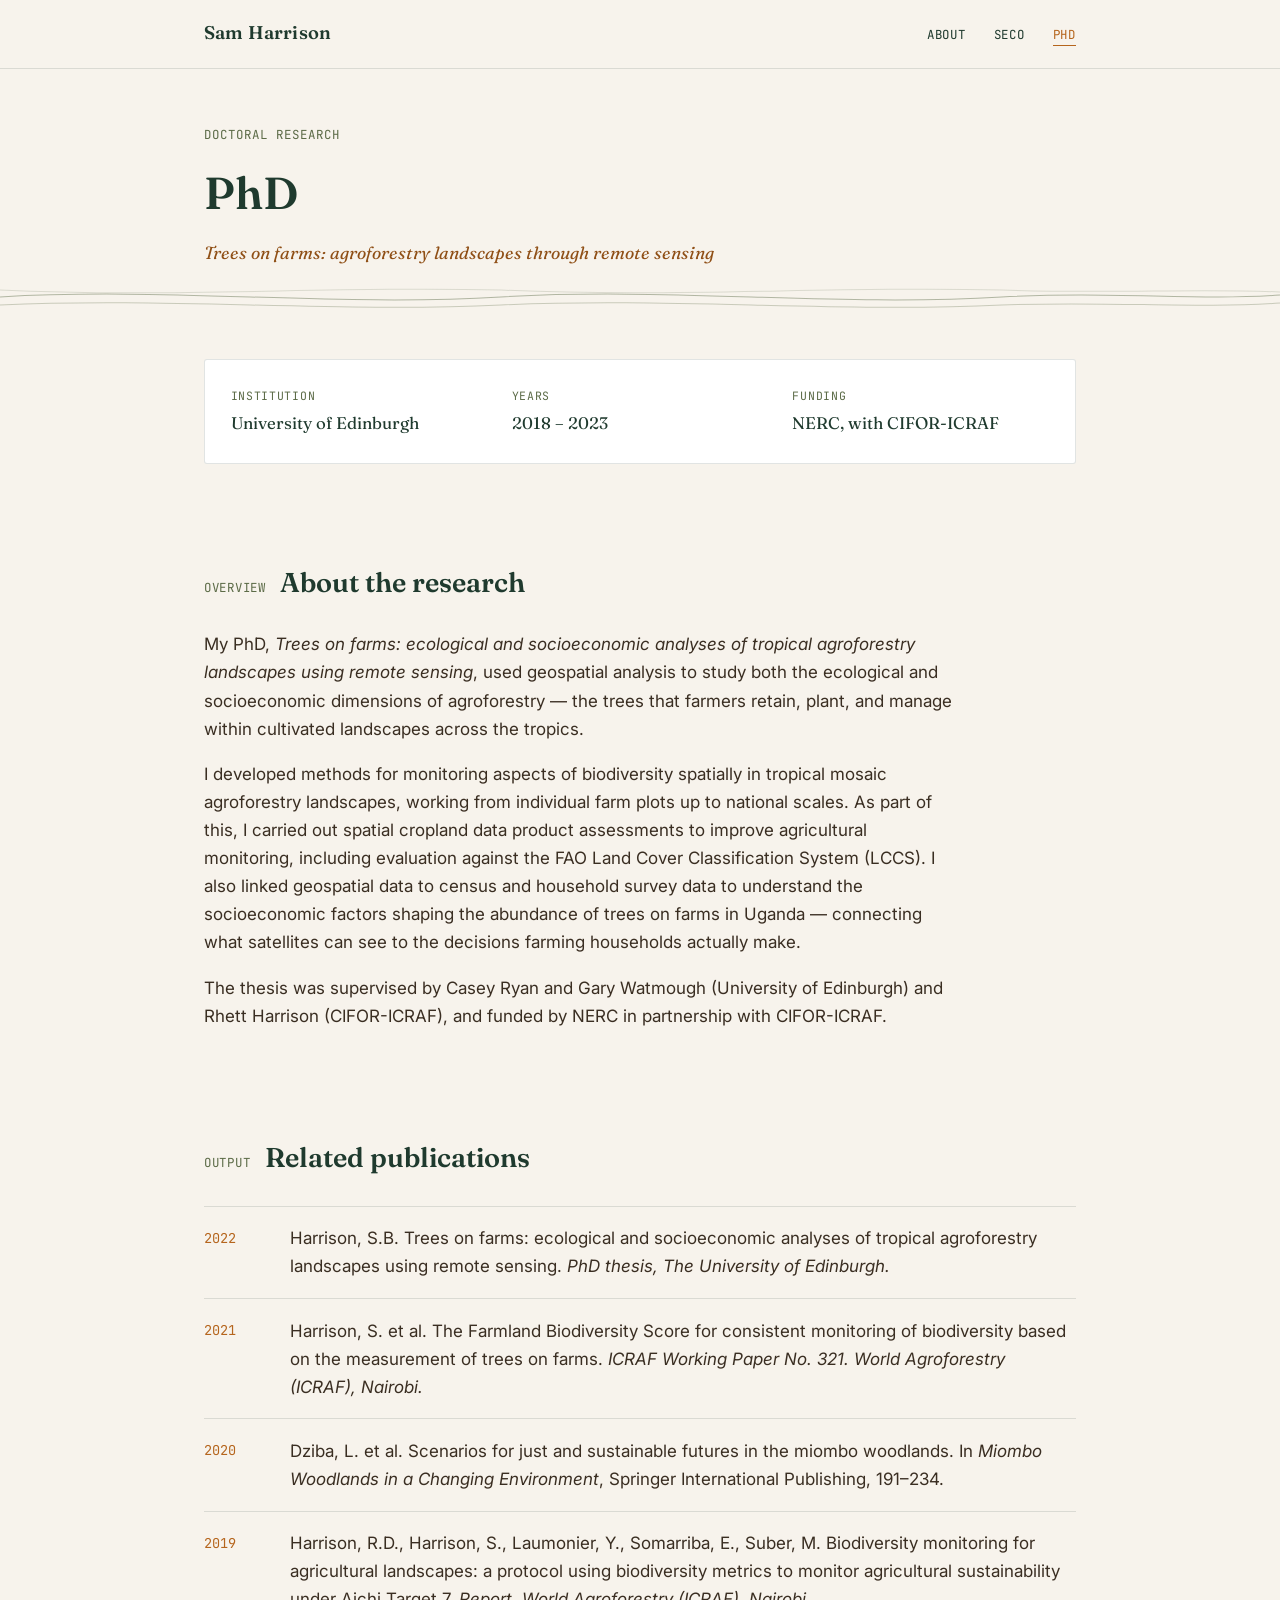
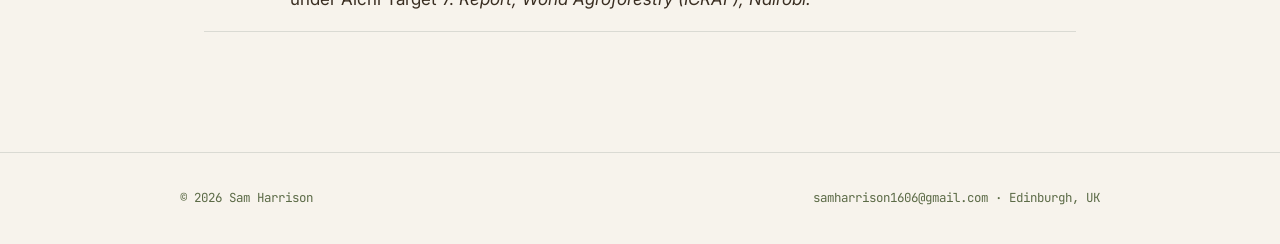
==== phd.html @ b6fec44f "Add files via upload" ====
<!DOCTYPE html>
<html lang="en">
<head>
<meta charset="UTF-8">
<meta name="viewport" content="width=device-width, initial-scale=1.0">
<title>PhD — Sam Harrison</title>
<meta name="description" content="Sam Harrison's PhD: ecological and socioeconomic analyses of tropical agroforestry landscapes using remote sensing.">
<link rel="preconnect" href="https://fonts.googleapis.com">
<link rel="preconnect" href="https://fonts.gstatic.com" crossorigin>
<link href="https://fonts.googleapis.com/css2?family=Fraunces:ital,opsz,wght@0,9..144,400;0,9..144,600;1,9..144,400&family=Inter:wght@400;500;600&family=JetBrains+Mono:wght@400;500&display=swap" rel="stylesheet">
<link rel="stylesheet" href="style.css">
</head>
<body>

<nav class="site-nav">
  <div class="site-nav-inner">
    <a href="index.html" class="brand">Sam Harrison</a>
    <ul>
      <li><a href="index.html">About</a></li>
      <li><a href="seco.html">SECO</a></li>
      <li><a href="phd.html" aria-current="page">PhD</a></li>
    </ul>
  </div>
</nav>

<header class="page-hero">
  <p class="eyebrow">Doctoral research</p>
  <h1>PhD</h1>
  <p class="sub">Trees on farms: agroforestry landscapes through remote sensing</p>
</header>

<svg class="contour-divider" viewBox="0 0 920 28" preserveAspectRatio="none" aria-hidden="true">
  <path d="M0,14 C120,4 240,24 360,14 C480,4 600,24 720,14 C800,8 860,18 920,12"/>
  <path d="M0,18 C120,10 240,26 360,18 C480,10 600,26 720,18 C800,14 860,22 920,16" transform="translate(0,4)"/>
  <path d="M0,10 C120,18 240,6 360,10 C480,18 600,6 720,10 C800,14 860,8 920,12" transform="translate(0,-3)"/>
</svg>

<main>

  <section class="block fact-strip-wrap">
    <div class="fact-strip">
      <div>
        <span class="fact-label">Institution</span>
        <span class="fact-value">University of Edinburgh</span>
      </div>
      <div>
        <span class="fact-label">Years</span>
        <span class="fact-value">2018 – 2023</span>
      </div>
      <div>
        <span class="fact-label">Funding</span>
        <span class="fact-value">NERC, with CIFOR-ICRAF</span>
      </div>
    </div>
  </section>

  <section class="block bio">
    <div class="section-head">
      <span class="tag">Overview</span>
      <h2>About the research</h2>
    </div>
    <p>
      My PhD, <em>Trees on farms: ecological and socioeconomic analyses of
      tropical agroforestry landscapes using remote sensing</em>, used geospatial
      analysis to study both the ecological and socioeconomic dimensions of
      agroforestry — the trees that farmers retain, plant, and manage within
      cultivated landscapes across the tropics.
    </p>
    <p>
      I developed methods for monitoring aspects of biodiversity spatially in
      tropical mosaic agroforestry landscapes, working from individual farm
      plots up to national scales. As part of this, I carried out spatial
      cropland data product assessments to improve agricultural monitoring,
      including evaluation against the FAO Land Cover Classification System
      (LCCS). I also linked geospatial data to census and household survey data
      to understand the socioeconomic factors shaping the abundance of trees on
      farms in Uganda — connecting what satellites can see to the decisions
      farming households actually make.
    </p>
    <p>
      The thesis was supervised by Casey Ryan and Gary Watmough (University of
      Edinburgh) and Rhett Harrison (CIFOR-ICRAF), and funded by NERC in
      partnership with CIFOR-ICRAF.
    </p>
  </section>

  <section class="block" id="related-output">
    <div class="section-head">
      <span class="tag">Output</span>
      <h2>Related publications</h2>
    </div>
    <ul class="pub-list">
      <li>
        <span class="pub-year">2022</span>
        <div class="pub-entry">
          <p>Harrison, S.B. Trees on farms: ecological and socioeconomic analyses
            of tropical agroforestry landscapes using remote sensing.
            <span class="pub-venue">PhD thesis, The University of Edinburgh.</span></p>
        </div>
      </li>
      <li>
        <span class="pub-year">2021</span>
        <div class="pub-entry">
          <p>Harrison, S. et al. The Farmland Biodiversity Score for consistent
            monitoring of biodiversity based on the measurement of trees on farms.
            <span class="pub-venue">ICRAF Working Paper No. 321. World Agroforestry (ICRAF), Nairobi.</span></p>
        </div>
      </li>
      <li>
        <span class="pub-year">2020</span>
        <div class="pub-entry">
          <p>Dziba, L. et al. Scenarios for just and sustainable futures in the
            miombo woodlands. In
            <span class="pub-venue">Miombo Woodlands in a Changing Environment</span>,
            Springer International Publishing, 191–234.</p>
        </div>
      </li>
      <li>
        <span class="pub-year">2019</span>
        <div class="pub-entry">
          <p>Harrison, R.D., Harrison, S., Laumonier, Y., Somarriba, E., Suber, M.
            Biodiversity monitoring for agricultural landscapes: a protocol using
            biodiversity metrics to monitor agricultural sustainability under Aichi
            Target 7. <span class="pub-venue">Report, World Agroforestry (ICRAF), Nairobi.</span></p>
        </div>
      </li>
    </ul>
  </section>

</main>

<footer>
  <div class="footer-inner">
    <span>© 2026 Sam Harrison</span>
    <span><a href="mailto:samharrison1606@gmail.com">samharrison1606@gmail.com</a> · Edinburgh, UK</span>
  </div>
</footer>

</body>
</html>
---- style.css ----
/* =========================================================
   Sam Harrison — research site
   Design tokens
   ========================================================= */
:root {
  --cream:      #F7F3EC;
  --paper:      #FFFFFF;
  --forest:     #1F3A2E;
  --forest-70:  #1F3A2Eb3;
  --clay:       #B5651D;
  --clay-dark:  #8F4F16;
  --moss:       #5C6B47;
  --bark:       #3A2E22;
  --line:       #1F3A2E22;

  --font-display: "Fraunces", "Georgia", serif;
  --font-body: "Inter", -apple-system, BlinkMacSystemFont, "Segoe UI", sans-serif;
  --font-mono: "JetBrains Mono", ui-monospace, monospace;

  --max-w: 920px;
  --radius: 3px;
}

* { box-sizing: border-box; }

html {
  scroll-behavior: smooth;
}

@media (prefers-reduced-motion: reduce) {
  html { scroll-behavior: auto; }
  * { animation-duration: 0.01ms !important; transition-duration: 0.01ms !important; }
}

body {
  margin: 0;
  background: var(--cream);
  color: var(--forest);
  font-family: var(--font-body);
  font-size: 17px;
  line-height: 1.65;
  -webkit-font-smoothing: antialiased;
}

a {
  color: var(--clay);
  text-decoration: none;
  border-bottom: 1px solid transparent;
  transition: border-color 0.15s ease, color 0.15s ease;
}
a:hover { border-color: var(--clay); }
a:focus-visible {
  outline: 2px solid var(--clay);
  outline-offset: 3px;
  border-radius: 2px;
}

img { max-width: 100%; display: block; }

/* =========================================================
   Nav
   ========================================================= */
.site-nav {
  position: sticky;
  top: 0;
  z-index: 20;
  background: var(--cream);
  border-bottom: 1px solid var(--line);
}

.site-nav-inner {
  max-width: var(--max-w);
  margin: 0 auto;
  padding: 1.1rem 1.5rem;
  display: flex;
  align-items: baseline;
  justify-content: space-between;
  gap: 1.5rem;
}

.site-nav .brand {
  font-family: var(--font-display);
  font-weight: 600;
  font-size: 1.15rem;
  color: var(--forest);
  border-bottom: none;
  letter-spacing: 0.01em;
}
.site-nav .brand:hover { color: var(--clay); border-bottom: none; }

.site-nav ul {
  display: flex;
  gap: 1.75rem;
  list-style: none;
  margin: 0;
  padding: 0;
  font-family: var(--font-mono);
  font-size: 0.78rem;
  letter-spacing: 0.06em;
  text-transform: uppercase;
}

.site-nav a {
  color: var(--forest);
  border-bottom: 1px solid transparent;
  padding-bottom: 2px;
}
.site-nav a:hover,
.site-nav a[aria-current="page"] {
  color: var(--clay);
  border-color: var(--clay);
}

/* =========================================================
   Contour motif — signature element
   Thin terrain/canopy-density lines used as dividers
   ========================================================= */
.contour-divider {
  width: 100%;
  height: 28px;
  margin: 0;
  display: block;
}
.contour-divider path {
  fill: none;
  stroke: var(--moss);
  stroke-width: 1;
  opacity: 0.45;
}
.contour-divider path:nth-child(2) { opacity: 0.3; }
.contour-divider path:nth-child(3) { opacity: 0.18; }

/* =========================================================
   Hero
   ========================================================= */
.hero {
  position: relative;
  max-width: var(--max-w);
  margin: 0 auto;
  padding: 4.5rem 1.5rem 3.5rem;
  display: grid;
  grid-template-columns: 1.3fr 1fr;
  gap: 2rem;
  align-items: end;
  overflow: hidden;
}

.hero-text .eyebrow {
  font-family: var(--font-mono);
  font-size: 0.78rem;
  letter-spacing: 0.08em;
  text-transform: uppercase;
  color: var(--moss);
  margin: 0 0 0.9rem;
}

.hero-text h1 {
  font-family: var(--font-display);
  font-weight: 600;
  font-size: clamp(2.4rem, 5vw, 3.4rem);
  line-height: 1.05;
  margin: 0 0 0.6rem;
  color: var(--forest);
}

.hero-text .role {
  font-family: var(--font-display);
  font-style: italic;
  font-weight: 400;
  font-size: 1.25rem;
  color: var(--clay-dark);
  margin: 0 0 1.3rem;
}

.hero-text p.lede {
  max-width: 38ch;
  color: var(--bark);
  margin: 0 0 1.5rem;
}

.hero-links {
  display: flex;
  flex-wrap: wrap;
  gap: 1.1rem;
  font-family: var(--font-mono);
  font-size: 0.82rem;
}

.hero-art {
  position: relative;
  height: 230px;
  align-self: end;
}
.hero-art svg { width: 100%; height: 100%; }

/* =========================================================
   Sections
   ========================================================= */
main {
  max-width: var(--max-w);
  margin: 0 auto;
  padding: 0 1.5rem 5rem;
}

section.block {
  padding: 3rem 0 2.5rem;
}

section.block + section.block {
  border-top: none;
}

.section-head {
  display: flex;
  align-items: baseline;
  gap: 0.9rem;
  margin-bottom: 1.6rem;
}

.section-head .tag {
  font-family: var(--font-mono);
  font-size: 0.78rem;
  letter-spacing: 0.06em;
  text-transform: uppercase;
  color: var(--moss);
  white-space: nowrap;
}

.section-head h2 {
  font-family: var(--font-display);
  font-weight: 600;
  font-size: 1.7rem;
  margin: 0;
  color: var(--forest);
}

/* Bio */
.bio p { max-width: 68ch; color: var(--bark); }
.bio p + p { margin-top: 1.1rem; }

/* Interests as tags */
.interest-list {
  list-style: none;
  display: flex;
  flex-wrap: wrap;
  gap: 0.6rem;
  padding: 0;
  margin: 0;
}
.interest-list li {
  font-family: var(--font-mono);
  font-size: 0.82rem;
  background: var(--paper);
  border: 1px solid var(--line);
  color: var(--forest);
  padding: 0.45rem 0.85rem;
  border-radius: var(--radius);
}

/* Publications */
.pub-list {
  list-style: none;
  margin: 0;
  padding: 0;
  display: flex;
  flex-direction: column;
}

.pub-list li {
  padding: 1.1rem 0;
  border-top: 1px solid var(--line);
  display: grid;
  grid-template-columns: 4.2rem 1fr;
  gap: 1.2rem;
}

.pub-list li:last-child { border-bottom: 1px solid var(--line); }

.pub-year {
  font-family: var(--font-mono);
  font-size: 0.85rem;
  color: var(--clay);
  padding-top: 0.15rem;
}

.pub-entry p {
  margin: 0;
  color: var(--bark);
}

.pub-entry .pub-venue {
  font-style: italic;
}

/* Experience timeline (used on SECO / PhD pages) */
.timeline {
  list-style: none;
  margin: 0;
  padding: 0;
}
.timeline li {
  display: grid;
  grid-template-columns: 8.5rem 1fr;
  gap: 1.2rem;
  padding: 1rem 0;
  border-top: 1px solid var(--line);
}
.timeline li:last-child { border-bottom: 1px solid var(--line); }
.timeline .when {
  font-family: var(--font-mono);
  font-size: 0.8rem;
  color: var(--moss);
  padding-top: 0.2rem;
}
.timeline h3 {
  font-family: var(--font-body);
  font-weight: 600;
  font-size: 1rem;
  margin: 0 0 0.3rem;
  color: var(--forest);
}
.timeline p {
  margin: 0;
  color: var(--bark);
  font-size: 0.95rem;
}

/* Fact strip (key project facts) */
.fact-strip {
  display: grid;
  grid-template-columns: repeat(3, 1fr);
  gap: 1.5rem;
  background: var(--paper);
  border: 1px solid var(--line);
  border-radius: var(--radius);
  padding: 1.6rem;
  margin-bottom: 0.5rem;
}
.fact-strip div { display: flex; flex-direction: column; gap: 0.3rem; }
.fact-strip .fact-label {
  font-family: var(--font-mono);
  font-size: 0.72rem;
  letter-spacing: 0.06em;
  text-transform: uppercase;
  color: var(--moss);
}
.fact-strip .fact-value {
  font-family: var(--font-display);
  font-size: 1.05rem;
  color: var(--forest);
}

/* Page hero (sub-pages, simpler than landing hero) */
.page-hero {
  max-width: var(--max-w);
  margin: 0 auto;
  padding: 3.5rem 1.5rem 1rem;
}
.page-hero .eyebrow {
  font-family: var(--font-mono);
  font-size: 0.78rem;
  letter-spacing: 0.08em;
  text-transform: uppercase;
  color: var(--moss);
  margin: 0 0 0.7rem;
}
.page-hero h1 {
  font-family: var(--font-display);
  font-weight: 600;
  font-size: clamp(2.1rem, 4.5vw, 2.8rem);
  margin: 0 0 0.5rem;
  color: var(--forest);
}
.page-hero .sub {
  font-family: var(--font-display);
  font-style: italic;
  font-size: 1.1rem;
  color: var(--clay-dark);
  margin: 0;
}

/* Footer */
footer {
  border-top: 1px solid var(--line);
  padding: 2.2rem 1.5rem;
}
footer .footer-inner {
  max-width: var(--max-w);
  margin: 0 auto;
  display: flex;
  justify-content: space-between;
  flex-wrap: wrap;
  gap: 1rem;
  font-family: var(--font-mono);
  font-size: 0.78rem;
  color: var(--moss);
}
footer a { color: var(--moss); }
footer a:hover { color: var(--clay); }

/* =========================================================
   Responsive
   ========================================================= */
@media (max-width: 720px) {
  .hero { grid-template-columns: 1fr; padding-top: 3rem; }
  .hero-art { height: 160px; order: -1; opacity: 0.7; }
  .site-nav ul { gap: 1.1rem; }
  .fact-strip { grid-template-columns: 1fr; gap: 1rem; }
  .pub-list li,
  .timeline li { grid-template-columns: 1fr; gap: 0.3rem; }
}

@media (max-width: 480px) {
  .site-nav-inner { flex-direction: column; align-items: flex-start; gap: 0.6rem; }
}
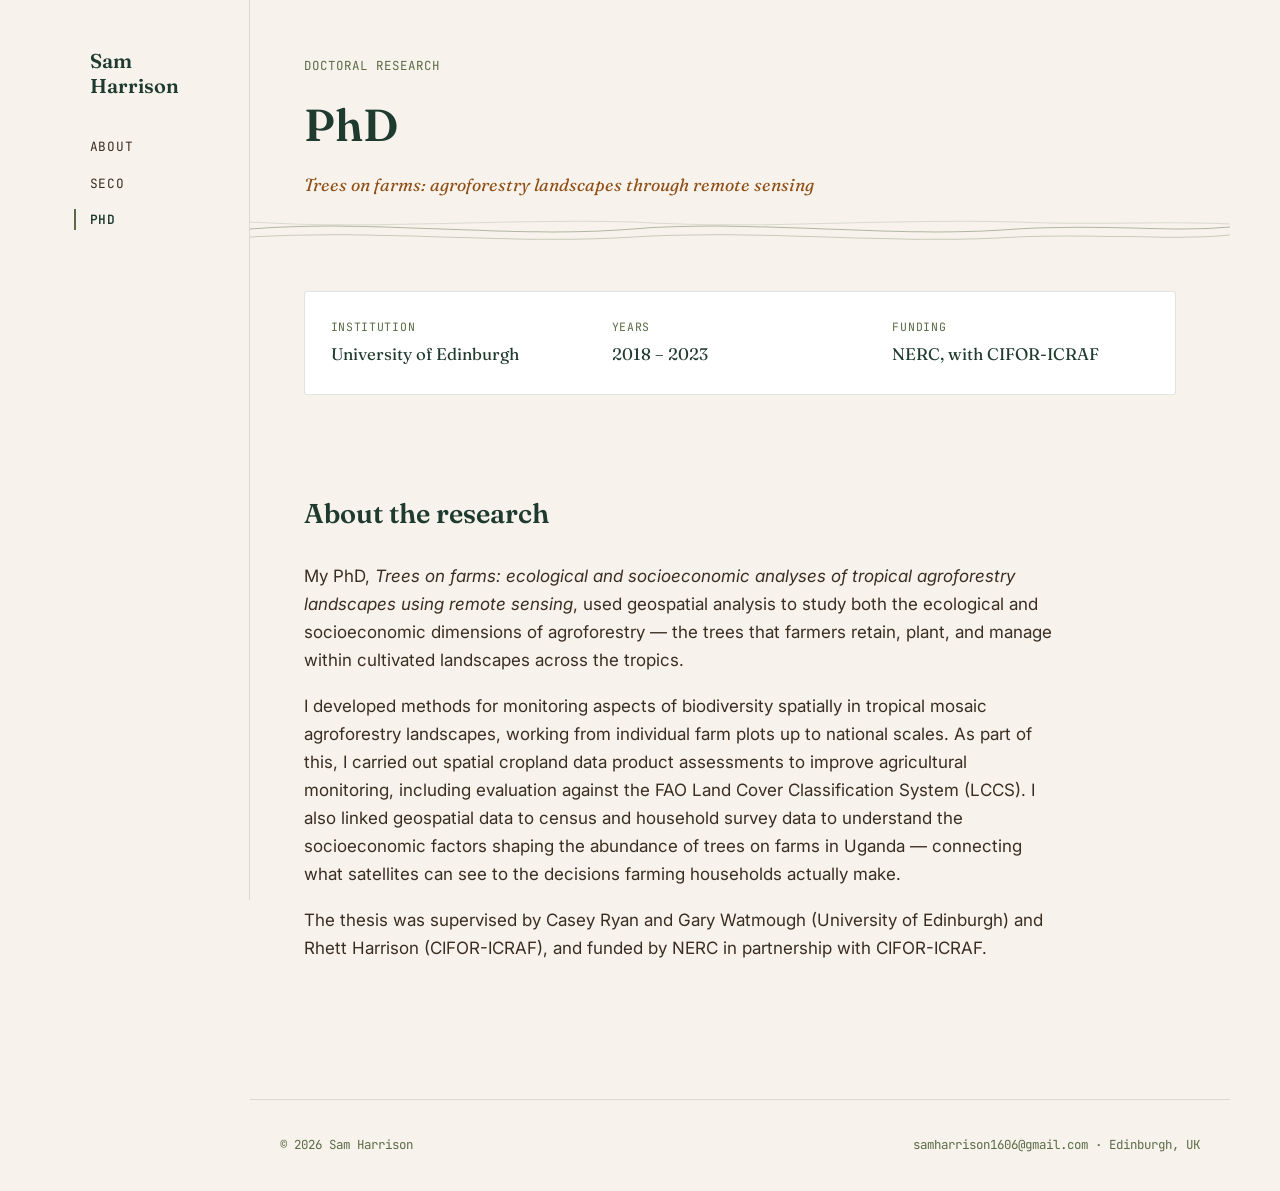
==== commit 6f561c7e: "Add files via upload" ====
--- a/phd.html
+++ b/phd.html
@@ -12,16 +12,18 @@
 </head>
 <body>
 
+<div class="page-shell">
+
 <nav class="site-nav">
-  <div class="site-nav-inner">
-    <a href="index.html" class="brand">Sam Harrison</a>
-    <ul>
-      <li><a href="index.html">About</a></li>
-      <li><a href="seco.html">SECO</a></li>
-      <li><a href="phd.html" aria-current="page">PhD</a></li>
-    </ul>
-  </div>
+  <a href="index.html" class="brand">Sam<br>Harrison</a>
+  <ul>
+    <li><a href="index.html">About</a></li>
+    <li><a href="seco.html">SECO</a></li>
+    <li><a href="phd.html" aria-current="page">PhD</a></li>
+  </ul>
 </nav>
+
+<div class="content-col">
 
 <header class="page-hero">
   <p class="eyebrow">Doctoral research</p>
@@ -56,7 +58,6 @@
 
   <section class="block bio">
     <div class="section-head">
-      <span class="tag">Overview</span>
       <h2>About the research</h2>
     </div>
     <p>
@@ -84,49 +85,6 @@
     </p>
   </section>
 
-  <section class="block" id="related-output">
-    <div class="section-head">
-      <span class="tag">Output</span>
-      <h2>Related publications</h2>
-    </div>
-    <ul class="pub-list">
-      <li>
-        <span class="pub-year">2022</span>
-        <div class="pub-entry">
-          <p>Harrison, S.B. Trees on farms: ecological and socioeconomic analyses
-            of tropical agroforestry landscapes using remote sensing.
-            <span class="pub-venue">PhD thesis, The University of Edinburgh.</span></p>
-        </div>
-      </li>
-      <li>
-        <span class="pub-year">2021</span>
-        <div class="pub-entry">
-          <p>Harrison, S. et al. The Farmland Biodiversity Score for consistent
-            monitoring of biodiversity based on the measurement of trees on farms.
-            <span class="pub-venue">ICRAF Working Paper No. 321. World Agroforestry (ICRAF), Nairobi.</span></p>
-        </div>
-      </li>
-      <li>
-        <span class="pub-year">2020</span>
-        <div class="pub-entry">
-          <p>Dziba, L. et al. Scenarios for just and sustainable futures in the
-            miombo woodlands. In
-            <span class="pub-venue">Miombo Woodlands in a Changing Environment</span>,
-            Springer International Publishing, 191–234.</p>
-        </div>
-      </li>
-      <li>
-        <span class="pub-year">2019</span>
-        <div class="pub-entry">
-          <p>Harrison, R.D., Harrison, S., Laumonier, Y., Somarriba, E., Suber, M.
-            Biodiversity monitoring for agricultural landscapes: a protocol using
-            biodiversity metrics to monitor agricultural sustainability under Aichi
-            Target 7. <span class="pub-venue">Report, World Agroforestry (ICRAF), Nairobi.</span></p>
-        </div>
-      </li>
-    </ul>
-  </section>
-
 </main>
 
 <footer>
@@ -136,5 +94,8 @@
   </div>
 </footer>
 
+</div><!-- /content-col -->
+</div><!-- /page-shell -->
+
 </body>
 </html>
--- a/style.css
+++ b/style.css
@@ -13,9 +13,9 @@
   --bark:       #3A2E22;
   --line:       #1F3A2E22;
 
-  --font-display: "Fraunces", "Georgia", serif;
-  --font-body: "Inter", -apple-system, BlinkMacSystemFont, "Segoe UI", sans-serif;
-  --font-mono: "JetBrains Mono", ui-monospace, monospace;
+  --font-display: "Fraunces", "Iowan Old Style", "Palatino Linotype", Georgia, serif;
+  --font-body: "Inter", -apple-system, BlinkMacSystemFont, "Segoe UI", Helvetica, Arial, sans-serif;
+  --font-mono: "JetBrains Mono", "SF Mono", "Consolas", ui-monospace, monospace;
 
   --max-w: 920px;
   --radius: 3px;
@@ -58,58 +58,72 @@
 img { max-width: 100%; display: block; }
 
 /* =========================================================
-   Nav
+   Layout shell — sidebar nav + content column
+   ========================================================= */
+.page-shell {
+  display: grid;
+  grid-template-columns: 200px 1fr;
+  max-width: 1180px;
+  margin: 0 auto;
+  align-items: start;
+}
+
+/* =========================================================
+   Sidebar nav
    ========================================================= */
 .site-nav {
   position: sticky;
   top: 0;
-  z-index: 20;
-  background: var(--cream);
-  border-bottom: 1px solid var(--line);
-}
-
-.site-nav-inner {
-  max-width: var(--max-w);
-  margin: 0 auto;
-  padding: 1.1rem 1.5rem;
-  display: flex;
-  align-items: baseline;
-  justify-content: space-between;
-  gap: 1.5rem;
+  height: 100vh;
+  padding: 3rem 1.5rem 2rem 1.5rem;
+  border-right: 1px solid var(--line);
+  display: flex;
+  flex-direction: column;
+  gap: 2.4rem;
 }
 
 .site-nav .brand {
   font-family: var(--font-display);
   font-weight: 600;
-  font-size: 1.15rem;
+  font-size: 1.25rem;
+  line-height: 1.25;
   color: var(--forest);
   border-bottom: none;
-  letter-spacing: 0.01em;
 }
 .site-nav .brand:hover { color: var(--clay); border-bottom: none; }
 
 .site-nav ul {
   display: flex;
-  gap: 1.75rem;
+  flex-direction: column;
+  gap: 0.95rem;
   list-style: none;
   margin: 0;
   padding: 0;
   font-family: var(--font-mono);
-  font-size: 0.78rem;
+  font-size: 0.8rem;
   letter-spacing: 0.06em;
   text-transform: uppercase;
 }
 
 .site-nav a {
-  color: var(--forest);
-  border-bottom: 1px solid transparent;
-  padding-bottom: 2px;
-}
-.site-nav a:hover,
+  color: var(--bark);
+  border-bottom: none;
+  border-left: 2px solid transparent;
+  padding-left: 0.85rem;
+  display: block;
+  transition: color 0.15s ease, border-color 0.15s ease;
+}
+.site-nav a:hover {
+  color: var(--clay);
+  border-left-color: var(--clay);
+}
 .site-nav a[aria-current="page"] {
-  color: var(--clay);
-  border-color: var(--clay);
-}
+  color: var(--forest);
+  border-left-color: var(--moss);
+  font-weight: 600;
+}
+
+.content-col { min-width: 0; }
 
 /* =========================================================
    Contour motif — signature element
@@ -211,19 +225,7 @@
 }
 
 .section-head {
-  display: flex;
-  align-items: baseline;
-  gap: 0.9rem;
   margin-bottom: 1.6rem;
-}
-
-.section-head .tag {
-  font-family: var(--font-mono);
-  font-size: 0.78rem;
-  letter-spacing: 0.06em;
-  text-transform: uppercase;
-  color: var(--moss);
-  white-space: nowrap;
 }
 
 .section-head h2 {
@@ -257,7 +259,7 @@
   border-radius: var(--radius);
 }
 
-/* Publications */
+/* Publications — simple list, no date column */
 .pub-list {
   list-style: none;
   margin: 0;
@@ -269,26 +271,16 @@
 .pub-list li {
   padding: 1.1rem 0;
   border-top: 1px solid var(--line);
-  display: grid;
-  grid-template-columns: 4.2rem 1fr;
-  gap: 1.2rem;
 }
 
 .pub-list li:last-child { border-bottom: 1px solid var(--line); }
 
-.pub-year {
-  font-family: var(--font-mono);
-  font-size: 0.85rem;
-  color: var(--clay);
-  padding-top: 0.15rem;
-}
-
-.pub-entry p {
+.pub-list p {
   margin: 0;
   color: var(--bark);
 }
 
-.pub-entry .pub-venue {
+.pub-list .pub-venue {
   font-style: italic;
 }
 
@@ -402,14 +394,37 @@
    Responsive
    ========================================================= */
 @media (max-width: 720px) {
+  .page-shell { grid-template-columns: 1fr; }
+  .site-nav {
+    position: static;
+    height: auto;
+    flex-direction: row;
+    align-items: center;
+    justify-content: space-between;
+    border-right: none;
+    border-bottom: 1px solid var(--line);
+    padding: 1.1rem 1.5rem;
+  }
+  .site-nav ul {
+    flex-direction: row;
+    gap: 1.3rem;
+  }
+  .site-nav a {
+    border-left: none;
+    border-bottom: 2px solid transparent;
+    padding-left: 0;
+    padding-bottom: 2px;
+  }
+  .site-nav a:hover { border-left-color: transparent; border-bottom-color: var(--clay); }
+  .site-nav a[aria-current="page"] { border-left-color: transparent; border-bottom-color: var(--moss); }
+
   .hero { grid-template-columns: 1fr; padding-top: 3rem; }
   .hero-art { height: 160px; order: -1; opacity: 0.7; }
-  .site-nav ul { gap: 1.1rem; }
   .fact-strip { grid-template-columns: 1fr; gap: 1rem; }
   .pub-list li,
   .timeline li { grid-template-columns: 1fr; gap: 0.3rem; }
 }
 
 @media (max-width: 480px) {
-  .site-nav-inner { flex-direction: column; align-items: flex-start; gap: 0.6rem; }
-}
+  .site-nav { flex-direction: column; align-items: flex-start; gap: 0.8rem; }
+}
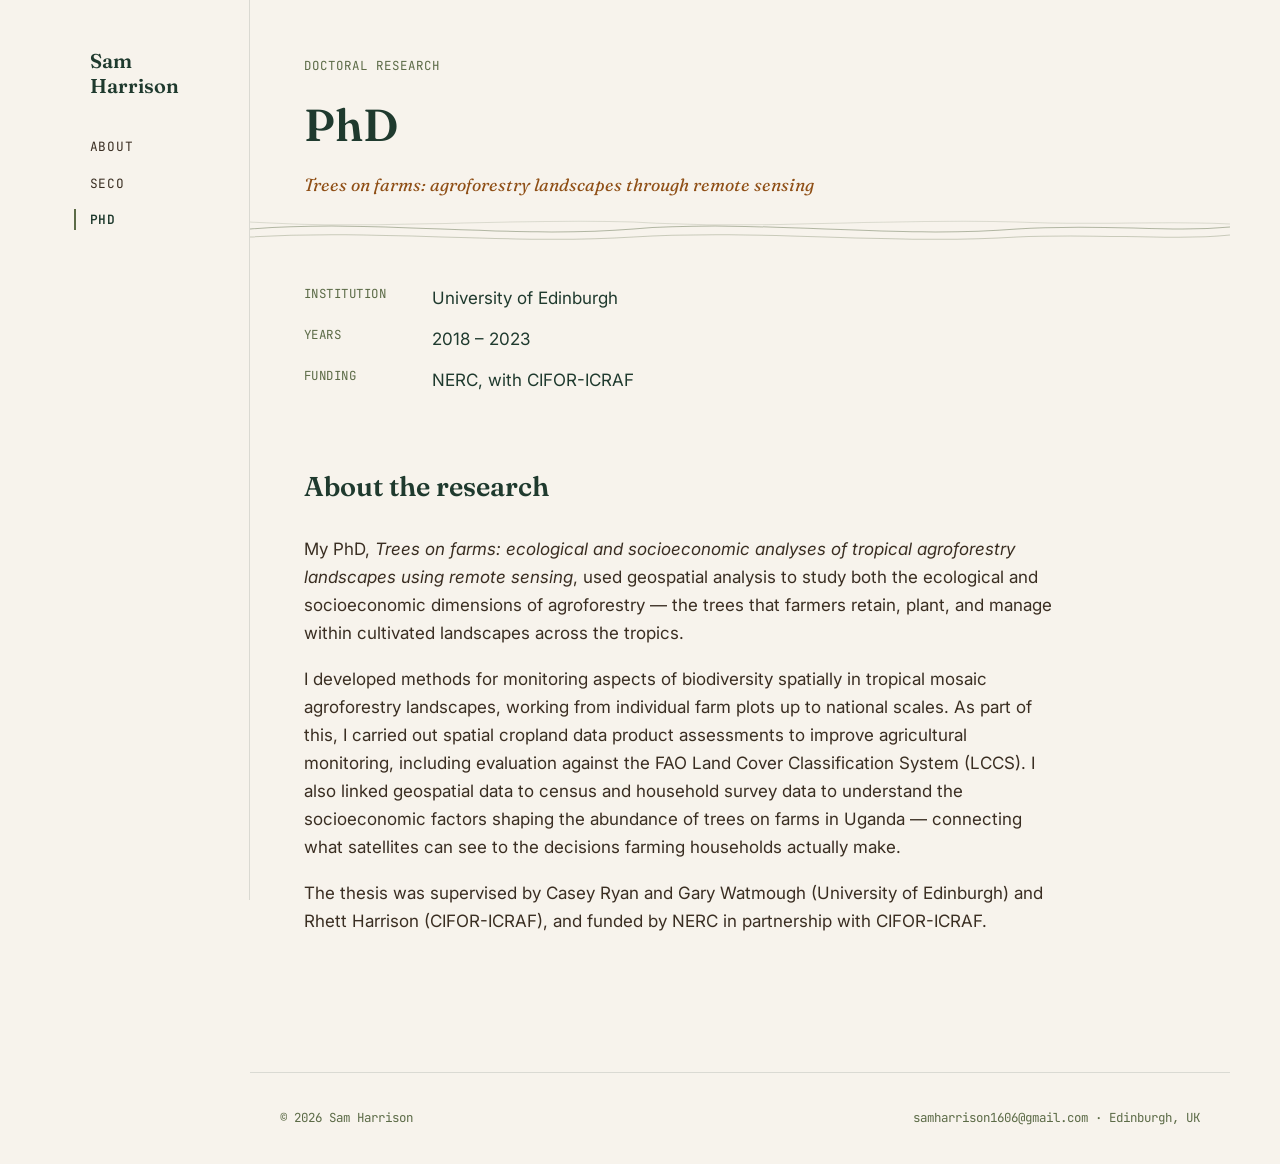
==== commit e5c243f6: "Add files via upload" ====
--- a/phd.html
+++ b/phd.html
@@ -39,20 +39,18 @@
 
 <main>
 
-  <section class="block fact-strip-wrap">
-    <div class="fact-strip">
-      <div>
-        <span class="fact-label">Institution</span>
-        <span class="fact-value">University of Edinburgh</span>
-      </div>
-      <div>
-        <span class="fact-label">Years</span>
-        <span class="fact-value">2018 – 2023</span>
-      </div>
-      <div>
-        <span class="fact-label">Funding</span>
-        <span class="fact-value">NERC, with CIFOR-ICRAF</span>
-      </div>
+  <section class="block fact-list">
+    <div>
+      <span class="fact-label">Institution</span>
+      <span class="fact-value">University of Edinburgh</span>
+    </div>
+    <div>
+      <span class="fact-label">Years</span>
+      <span class="fact-value">2018 – 2023</span>
+    </div>
+    <div>
+      <span class="fact-label">Funding</span>
+      <span class="fact-value">NERC, with CIFOR-ICRAF</span>
     </div>
   </section>
 
--- a/style.css
+++ b/style.css
@@ -200,12 +200,20 @@
   font-size: 0.82rem;
 }
 
-.hero-art {
+.hero-photo {
   position: relative;
-  height: 230px;
+  height: 280px;
   align-self: end;
-}
-.hero-art svg { width: 100%; height: 100%; }
+  border-radius: var(--radius);
+  overflow: hidden;
+  border: 1px solid var(--line);
+}
+.hero-photo img {
+  width: 100%;
+  height: 100%;
+  object-fit: cover;
+  display: block;
+}
 
 /* =========================================================
    Sections
@@ -220,6 +228,10 @@
   padding: 3rem 0 2.5rem;
 }
 
+section.block.fact-list {
+  padding: 2.2rem 0 0.5rem;
+}
+
 section.block + section.block {
   border-top: none;
 }
@@ -240,23 +252,18 @@
 .bio p { max-width: 68ch; color: var(--bark); }
 .bio p + p { margin-top: 1.1rem; }
 
-/* Interests as tags */
+/* Research interests — simple bullet list */
 .interest-list {
-  list-style: none;
-  display: flex;
-  flex-wrap: wrap;
-  gap: 0.6rem;
-  padding: 0;
-  margin: 0;
+  list-style: disc;
+  padding-left: 1.3rem;
+  margin: 0;
+  color: var(--bark);
 }
 .interest-list li {
-  font-family: var(--font-mono);
-  font-size: 0.82rem;
-  background: var(--paper);
-  border: 1px solid var(--line);
-  color: var(--forest);
-  padding: 0.45rem 0.85rem;
-  border-radius: var(--radius);
+  margin-bottom: 0.5rem;
+}
+.interest-list li::marker {
+  color: var(--moss);
 }
 
 /* Publications — simple list, no date column */
@@ -317,28 +324,26 @@
   font-size: 0.95rem;
 }
 
-/* Fact strip (key project facts) */
-.fact-strip {
-  display: grid;
-  grid-template-columns: repeat(3, 1fr);
-  gap: 1.5rem;
-  background: var(--paper);
-  border: 1px solid var(--line);
-  border-radius: var(--radius);
-  padding: 1.6rem;
-  margin-bottom: 0.5rem;
-}
-.fact-strip div { display: flex; flex-direction: column; gap: 0.3rem; }
-.fact-strip .fact-label {
-  font-family: var(--font-mono);
-  font-size: 0.72rem;
-  letter-spacing: 0.06em;
+/* Key facts — plain text, no card */
+.fact-list {
+  margin: 0 0 0.5rem;
+  padding: 0;
+  color: var(--bark);
+}
+.fact-list div {
+  display: flex;
+  gap: 0.5rem;
+  padding: 0.4rem 0;
+}
+.fact-list .fact-label {
+  font-family: var(--font-mono);
+  font-size: 0.78rem;
+  letter-spacing: 0.04em;
   text-transform: uppercase;
   color: var(--moss);
-}
-.fact-strip .fact-value {
-  font-family: var(--font-display);
-  font-size: 1.05rem;
+  min-width: 7.5rem;
+}
+.fact-list .fact-value {
   color: var(--forest);
 }
 
@@ -419,8 +424,7 @@
   .site-nav a[aria-current="page"] { border-left-color: transparent; border-bottom-color: var(--moss); }
 
   .hero { grid-template-columns: 1fr; padding-top: 3rem; }
-  .hero-art { height: 160px; order: -1; opacity: 0.7; }
-  .fact-strip { grid-template-columns: 1fr; gap: 1rem; }
+  .hero-photo { height: 220px; order: -1; }
   .pub-list li,
   .timeline li { grid-template-columns: 1fr; gap: 0.3rem; }
 }
